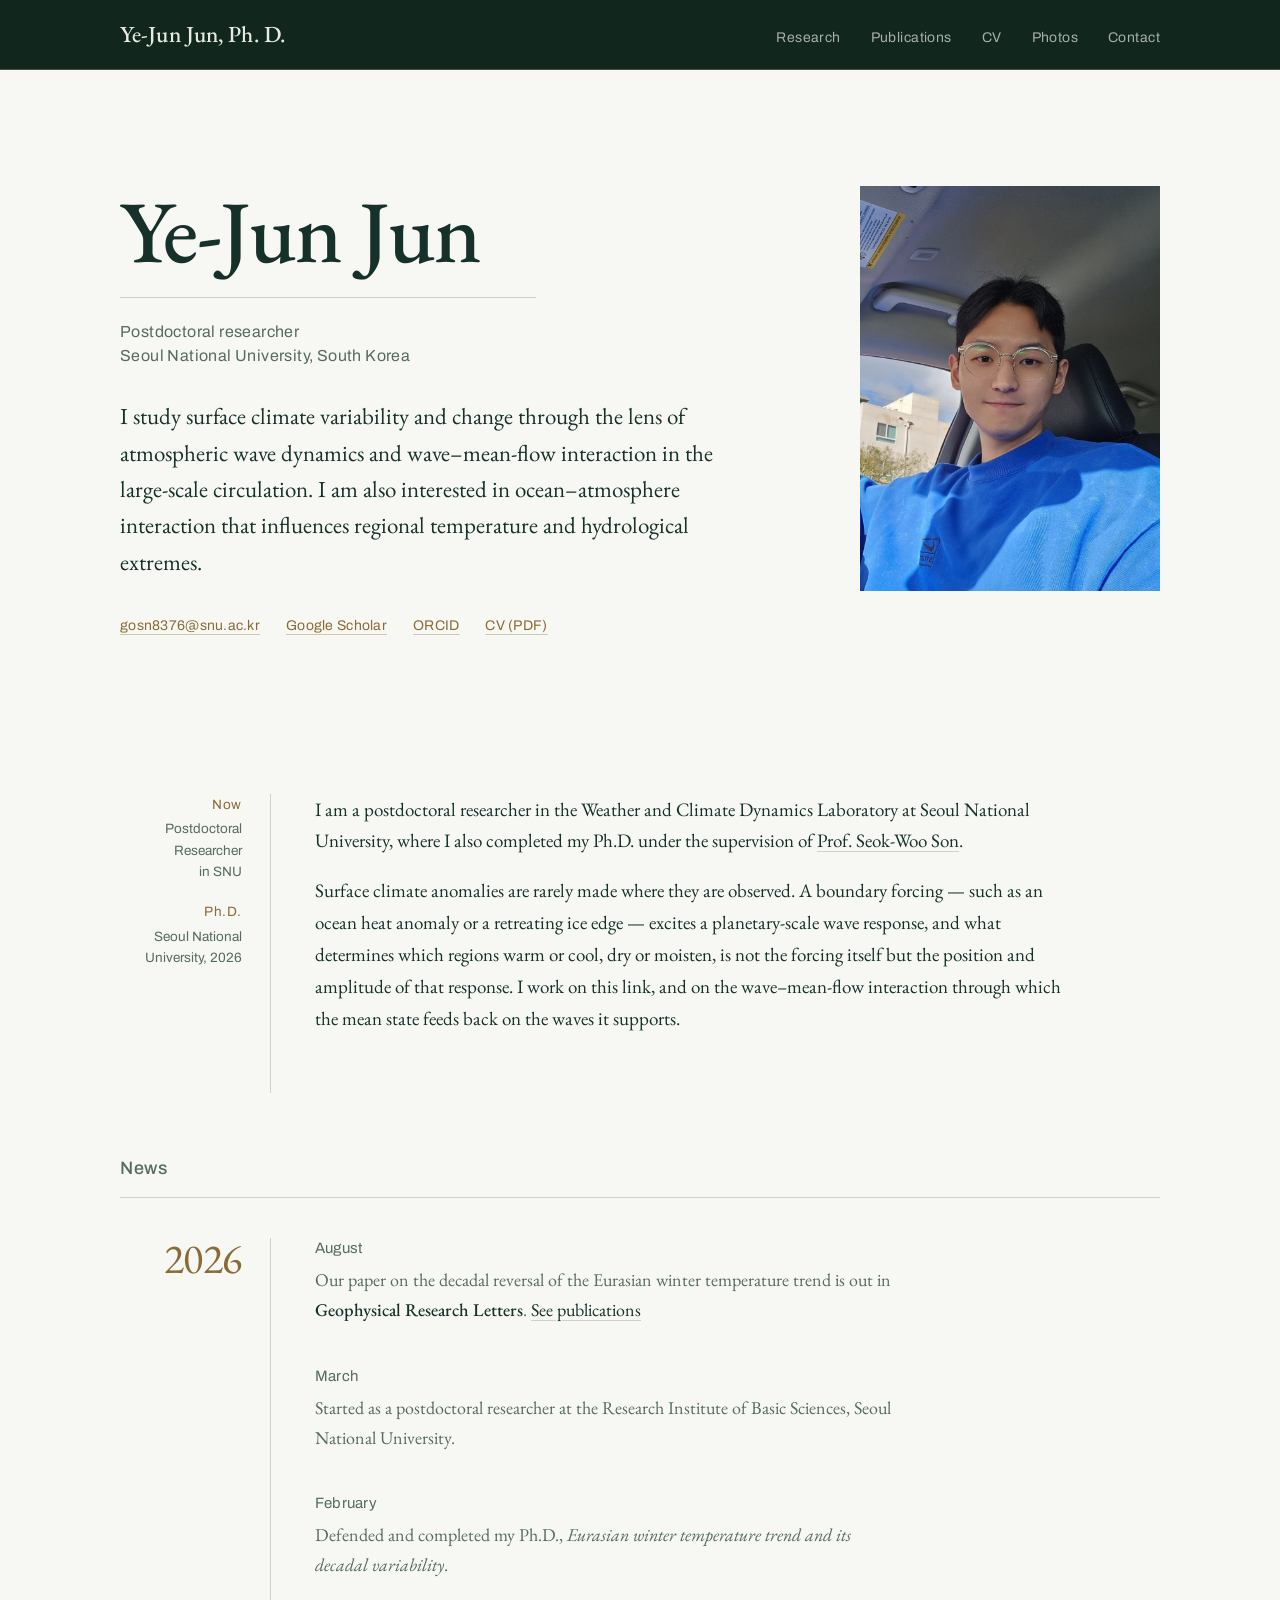
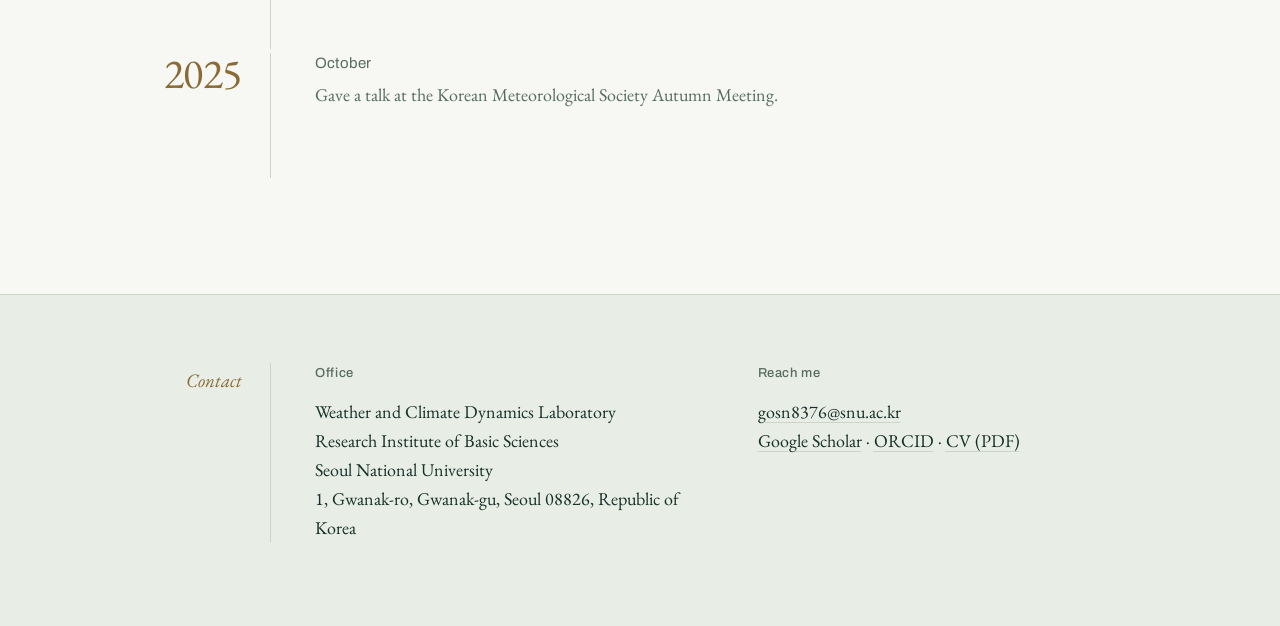
==== index.html @ ee372e39 "Add files via upload" ====
<!DOCTYPE html>
<html lang="en">
<head>
<meta charset="utf-8">
<meta name="viewport" content="width=device-width, initial-scale=1">
<title>Ye-Jun Jun, Ph.D.</title>
<meta name="description" content="Ye-Jun Jun — polar climate and large-scale atmospheric dynamics: Eurasian winter temperature variability, Arctic–mid-latitude linkages, and ocean–atmosphere coupling.">
<link rel="preconnect" href="https://fonts.googleapis.com">
<link rel="preconnect" href="https://fonts.gstatic.com" crossorigin>
<link href="https://fonts.googleapis.com/css2?family=Archivo:wght@400;500&family=EB+Garamond:ital,wght@0,400;0,500;0,600;1,400;1,500&display=swap" rel="stylesheet">
<link rel="stylesheet" href="style.css">
</head>
<body>

<a class="skip" href="#main">Skip to content</a>

<!-- ===== Top bar — identical on all five pages ===== -->
<header class="topbar">
  <div class="wrap">
    <a class="wordmark" href="index.html">Ye-Jun Jun, Ph. D.</a>
    <nav class="topnav" aria-label="Main">
      <ul>
        <li><a href="research.html">Research</a></li>
        <li><a href="publications.html">Publications</a></li>
        <li><a href="cv.html">CV</a></li>
        <li><a href="photos.html">Photos</a></li>
        <li><a href="#contact">Contact</a></li>
      </ul>
    </nav>
  </div>
</header>

<section class="hero">
  <div class="wrap">
    <div>

      <h1 class="hero__name">
        Ye-Jun Jun
        <small>Postdoctoral researcher<br>Seoul National University, South Korea</small>
      </h1>

      <p class="hero__statement">
        I study surface climate variability and change through the lens of 
        atmospheric wave dynamics and wave&ndash;mean-flow interaction 
        in the large-scale circulation. I am also interested in ocean–atmosphere 
        interaction that influences regional temperature and hydrological extremes.
      </p>

      <p class="inline-links">
        <a href="mailto:gosn8376@snu.ac.kr">gosn8376@snu.ac.kr</a>
        <a href="https://scholar.google.com/citations?user=_xLb5V4AAAAJ&hl=en&oi=ao/">Google Scholar</a>
        <a href="https://orcid.org/0000-0001-9586-0190/">ORCID</a>
        <a href="cv.pdf">CV (PDF)</a>
      </p>
    </div>

    <img class="hero__portrait" src="images/portrait.jpeg" alt="Ye-Jun Jun">
  </div>
</section>

<main id="main">
<div class="wrap">

  <section class="band">
    <div class="stack">
      <div class="stack__mark">
        <dl class="factsheet">
          <dt>Now</dt>
          <dd>Postdoctoral Researcher<br>in SNU</dd>
          <dt>Ph.D.</dt>
          <dd>Seoul National<br>University, 2026</dd>
        </dl>
      </div>
      <div class="stack__items">
        <div class="prose">
          <p>
            I am a postdoctoral researcher in the Weather and Climate Dynamics
            Laboratory at Seoul National University, where I also completed my
            Ph.D. under the supervision of
            <a href="http://wcd.snu.ac.kr/">Prof. Seok-Woo Son</a>.
          </p>
          <p>
            Surface climate anomalies are rarely made where they are observed. A
            boundary forcing &mdash; such as an ocean heat anomaly or a retreating
            ice edge &mdash; excites a planetary-scale wave response, and what
            determines which regions warm or cool, dry or moisten, is not the
            forcing itself but the position and amplitude of that response. I work
            on this link, and on the wave&ndash;mean-flow interaction through which
            the mean state feeds back on the waves it supports.
          </p>
        </div>
      </div>
    </div>
  </section>

  <section class="band">
    <h2 class="band__head">News</h2>

    <div class="stack">
      <div class="stack__mark stack__mark--year">2026</div>
      <div class="stack__items">
        <article class="entry">
          <p class="entry__people">August</p>
          <p class="entry__note">
            Our paper on the decadal reversal of the Eurasian winter temperature
            trend is out in <strong>Geophysical Research Letters</strong>.
            <a href="publications.html">See publications</a>
          </p>
        </article>
        <article class="entry">
          <p class="entry__people">March</p>
          <p class="entry__note">
            Started as a postdoctoral researcher at the Research Institute of Basic
            Sciences, Seoul National University.
          </p>
        </article>
        <article class="entry">
          <p class="entry__people">February</p>
          <p class="entry__note">
            Defended and completed my Ph.D., <em>Eurasian winter temperature trend
            and its decadal variability</em>.
          </p>
        </article>
      </div>
    </div>

    <div class="stack">
      <div class="stack__mark stack__mark--year">2025</div>
      <div class="stack__items">
        <article class="entry">
          <p class="entry__people">October</p>
          <p class="entry__note">
            Gave a talk at the Korean Meteorological Society Autumn Meeting.
          </p>
        </article>
      </div>
    </div>
  </section>

</div>
</main>

<!-- ===== Footer — the "Contact" menu item points here ===== -->
<footer class="footer" id="contact">
  <div class="wrap">
    <p class="footer__label">Contact</p>
    <div class="footer__inner">
      <div class="footer__grid">
        <div>
          <h2>Office</h2>
          <address>
            Weather and Climate Dynamics Laboratory<br>
            Research Institute of Basic Sciences<br>
            Seoul National University<br>
            1, Gwanak-ro, Gwanak-gu, Seoul 08826, Republic of Korea
          </address>
        </div>
        <div>
          <h2>Reach me</h2>
          <address>
            <!-- TODO: replace the four links below with your own profile URLs -->
            <a href="mailto:gosn8376@snu.ac.kr">gosn8376@snu.ac.kr</a><br>
            <a href="https://scholar.google.com/citations?user=_xLb5V4AAAAJ&hl=en&oi=ao/">Google Scholar</a> &middot;
            <a href="https://orcid.org/0000-0001-9586-0190/">ORCID</a> &middot;
            <a href="cv.pdf">CV (PDF)</a>
          </address>
        </div>
      </div>
    </div>
  </div>
</footer>

</body>
</html>
---- style.css ----
/* ============================================================
   Personal academic site — shared stylesheet
   Change the :root values below to restyle the whole site.
   ============================================================ */

:root {
  --ink:      #16302a;  /* deep green-black — body text */
  --ink-soft: #566b61;  /* muted green-grey — secondary text */
  --forest:   #11271e;  /* darkest green — top bar */
  --paper:    #f7f8f4;  /* page background */
  --panel:    #e8ede5;  /* footer and panel fills */
  --rule:     #ccd4c8;  /* hairlines */
  --brass:    #8a6b35;  /* antique brass — years, marks, small links */
  --brass-dim:#a8935f;  /* brass on dark */
  --on-dark:  #e6eae0;  /* text on the forest bar */

  --serif: "EB Garamond", Garamond, Georgia, "Times New Roman", serif;
  --sans:  "Archivo", -apple-system, "Helvetica Neue", Arial, sans-serif;

  --pad: 40px;          /* page gutter */
  --mark: 150px;        /* left column holding years and labels */
  --mark-gap: 44px;     /* space between the hairline and the content */
}

*, *::before, *::after { box-sizing: border-box; }
html { -webkit-text-size-adjust: 100%; scroll-behavior: smooth; }

body {
  margin: 0;
  background: var(--paper);
  color: var(--ink);
  font-family: var(--serif);
  font-size: 19px;
  line-height: 1.68;
  -webkit-font-smoothing: antialiased;
}

a { color: var(--ink); text-underline-offset: 4px; text-decoration-thickness: 1px;
    text-decoration-color: var(--rule); }
a:hover { text-decoration-color: var(--brass); }

:focus-visible { outline: 2px solid var(--brass); outline-offset: 4px; }

img { max-width: 100%; display: block; }

.wrap { max-width: 1120px; margin: 0 auto; padding: 0 var(--pad); }

.skip { position: absolute; left: -9999px; background: var(--paper);
        color: var(--ink); padding: 10px 16px; z-index: 99; }
.skip:focus { left: 12px; top: 12px; }

/* ---------- top bar ---------- */

.topbar {
  background: var(--forest);
  border-bottom: 1px solid rgba(168, 147, 95, .38);  /* the brass hairline */
  position: sticky; top: 0; z-index: 20;
}

.topbar .wrap {
  display: flex; align-items: baseline; justify-content: space-between;
  gap: 28px; min-height: 66px; padding-top: 15px; padding-bottom: 15px;
}

.wordmark {
  font-family: var(--serif);
  font-size: 23px; font-weight: 500; letter-spacing: .005em;
  color: var(--on-dark); text-decoration: none; white-space: nowrap;
}

.topnav ul { list-style: none; margin: 0; padding: 0;
             display: flex; gap: 30px; flex-wrap: wrap; }
.topnav a {
  font-family: var(--sans); font-size: 14px; letter-spacing: .03em;
  color: var(--on-dark); opacity: .7; text-decoration: none;
  padding-bottom: 3px; border-bottom: 1px solid transparent;
}
.topnav a:hover { opacity: 1; border-bottom-color: rgba(168,147,95,.6); }
.topnav a[aria-current="page"] { opacity: 1; border-bottom-color: var(--brass-dim); }

/* ---------- home hero ---------- */

.hero { padding: 116px 0 96px; }

.hero .wrap {
  display: grid; grid-template-columns: minmax(0, 1fr) 300px;
  gap: 64px; align-items: start;
}

.eyebrow {
  font-family: var(--sans);
  font-size: 13.5px; letter-spacing: .06em;
  color: var(--brass);
  margin: 0 0 30px;
}

.hero__name {
  font-size: clamp(50px, 8.4vw, 88px);
  font-weight: 500; line-height: 1.02; letter-spacing: -0.014em;
  margin: 0 0 30px;
}
.hero__name small {
  display: block;
  font-family: var(--sans);
  font-size: clamp(14px, 1.7vw, 16px);
  font-weight: 400; letter-spacing: .025em; line-height: 1.5;
  color: var(--ink-soft);
  margin-top: 22px; padding-top: 22px;
  border-top: 1px solid var(--rule);
  max-width: 26em;
}

.hero__statement { font-size: 23px; line-height: 1.58; max-width: 26em; margin: 0 0 34px; }

.hero__portrait { background: var(--panel); width: 100%; }

.inline-links {
  display: flex; flex-wrap: wrap; gap: 10px 26px;
  font-family: var(--sans); font-size: 14px; letter-spacing: .02em;
  margin: 0;
}
.inline-links a { color: var(--brass); text-decoration-color: rgba(138,107,53,.35); }
.inline-links a:hover { text-decoration-color: var(--brass); }

/* ---------- page masthead ---------- */

.masthead { padding: 104px 0 20px; }

.page-title {
  font-size: clamp(40px, 6.4vw, 64px);
  font-weight: 500; line-height: 1.04; letter-spacing: -0.014em;
  margin: 0;
}

.page-lede { font-size: 22px; line-height: 1.55; color: var(--ink-soft);
             max-width: 27em; margin: 22px 0 0; }

.page-note { font-family: var(--sans); font-size: 13.5px; letter-spacing: .02em;
             color: var(--ink-soft); margin: 24px 0 0; }
.page-note .mark { color: var(--brass); }

/* ---------- the stack: a marked left column against a hairline ---------- */

.band { padding: 60px 0 0; }
.band:last-of-type { padding-bottom: 20px; }

.band__head {
  font-family: var(--sans);
  font-size: 18px; font-weight: 500; letter-spacing: .03em;
  color: var(--ink-soft);
  margin: 0 0 40px; padding-bottom: 14px;
  border-bottom: 1px solid var(--rule);
}

.stack { display: grid; grid-template-columns: var(--mark) minmax(0, 1fr); }
.stack + .stack { margin-top: 4px; }

.stack__mark {
  align-self: start;
  position: sticky; top: 96px;
  text-align: right; padding-right: 28px;
  color: var(--brass);
}

/* big year numerals for publication groups */
.stack__mark--year {
  font-size: clamp(30px, 3.6vw, 42px);
  line-height: 1; letter-spacing: -0.01em;
  padding-top: 0px;
  font-variant-numeric: tabular-nums;
}
.stack__mark--year em { display: block; font-size: 20px; font-style: italic; line-height: 1.3; }

/* words and date ranges */
.stack__mark--label { font-size: 21px; line-height: 1.35; padding-top: 2px;
                      font-variant-numeric: tabular-nums; }
.stack__mark--label b { display: block; font-weight: 400; font-style: italic;
                        font-size: 16px; color: var(--ink-soft); margin-top: 2px; }

.stack__items {
  border-left: 1px solid var(--rule);
  padding: 0 0 58px var(--mark-gap);
}

/* ---------- an entry inside a stack ---------- */

.entry { margin: 0 0 40px; }
.entry:last-child { margin-bottom: 0; }
.entry:has(> .entry__note:only-child) { margin-bottom: 18px; }

.entry__title {
  font-size: 25px; font-weight: 500; line-height: 1.28; letter-spacing: -0.008em;
  margin: 0 0 18px; max-width: 26em;
}

.entry__people {
  font-family: var(--sans); font-size: 15px; letter-spacing: .015em; line-height: 1.4;
  color: var(--ink-soft); margin: 0 0 6px; max-width: 40em;
}
.entry__people .me { color: var(--forest); font-weight: 600; }
.entry__people .mark { color: var(--brass); }

.entry__venue { font-style: normal; font-size: 19px; color: var(--ink-soft); line-height: 1.4;
                margin: 0 0 14px; max-width: 34em; }
.entry__venue b { font-weight: 400; font-style: normal; }

/* italic journal and thesis titles — must come after .entry__venue */
.entry__venue.entry__venue--italic { font-style: italic; }

.entry__note { font-size: 18px; color: var(--ink-soft); margin: 0 0 10px; max-width: 32em; }
.entry__note strong { color: var(--ink); font-weight: 500; }
.entry__note + .entry__note { margin-top: -4px; }

.entry__tags { margin-top: 12px; }
.status { font-style: italic; color: var(--brass); font-size: 19px; }

.links { display: flex; flex-wrap: wrap; gap: 8px 22px; margin: 0;
         font-family: var(--sans); font-size: 13px; letter-spacing: .04em; }
.links a { color: var(--brass); text-decoration-color: rgba(138,107,53,.3); }
.links a:hover { text-decoration-color: var(--brass); }

/* long-form prose on the research page */
.prose { font-size: 19px; max-width: 40em; margin: 0; }
.prose p { margin: 0 0 18px; }
.prose p:last-child { margin-bottom: 0; }

/* affiliation block on the home page */
.factsheet { font-family: var(--sans); font-size: 13.5px; line-height: 1.6;
             color: var(--ink-soft); margin: 0; text-align: right; }
.factsheet dt { color: var(--brass); letter-spacing: .04em; margin-top: 18px; }
.factsheet dt:first-child { margin-top: 0; }
.factsheet dd { margin: 3px 0 0; }

/* ---------- images ---------- */

.figure { margin: 0 0 34px; }
.figure img { width: 100%; background: var(--panel); }
.figure figcaption { font-style: italic; font-size: 17px; color: var(--ink-soft); margin-top: 12px; }

.gallery {
  display: grid;
  grid-template-columns: repeat(2, 1fr);
  gap: 20px;
  align-items: start;
  margin: 0;
}
.gallery figure { margin: 0; }

.lightbox {
  position: fixed; inset: 0; background: rgba(17, 39, 30, .96);
  display: none; align-items: center; justify-content: center;
  padding: 40px; z-index: 60; cursor: zoom-out;
}
.lightbox[open] { display: flex; }
.lightbox img { max-width: 100%; max-height: 84vh; object-fit: contain; }
.lightbox__caption { position: absolute; bottom: 26px; left: 0; right: 0;
                     text-align: center; color: var(--on-dark);
                     font-style: italic; font-size: 17px; }

/* ---------- footer (the #contact target on every page) ---------- */

.footer {
  background: var(--panel);
  border-top: 1px solid var(--rule);
  margin-top: 96px; padding: 68px 0 84px;
}

.footer .wrap { display: grid; grid-template-columns: var(--mark) minmax(0, 1fr); }

.footer__label { font-size: 19px; font-style: italic; color: var(--brass);
                 text-align: right; padding: 2px 28px 0 0; margin: 0; }

.footer__inner { border-left: 1px solid var(--rule); padding-left: var(--mark-gap); }

.footer__grid { display: grid; grid-template-columns: repeat(auto-fit, minmax(250px, 1fr)); gap: 40px; }

.footer h2 { font-family: var(--sans); font-size: 13px; font-weight: 500;
             letter-spacing: .05em; color: var(--ink-soft); margin: 0 0 12px; }

.footer address { font-style: normal; font-size: 18px; line-height: 1.62; color: var(--ink); }
.footer address a { color: var(--ink); }

/* ---------- responsive ---------- */

@media (max-width: 900px) {
  :root { --pad: 22px; --mark: 100px; --mark-gap: 24px; }

  body { font-size: 18px; }

  .topbar .wrap { flex-direction: column; align-items: flex-start; gap: 12px; min-height: 0; }
  .topnav ul { gap: 20px; }

  .hero { padding: 56px 0 48px; }
  .hero .wrap { grid-template-columns: minmax(0, 1fr); gap: 38px; }
  .hero__portrait { width: 152px; }
  .hero__statement { font-size: 21px; }

  .masthead { padding: 50px 0 12px; }
  .band { padding-top: 44px; }
  .band__head { margin-bottom: 26px; }

  .stack { grid-template-columns: minmax(0, 1fr); }
  .stack__mark { position: static; text-align: left; padding: 0 0 12px;
                 border-bottom: 1px solid var(--rule); margin-bottom: 26px; }
  .stack__mark--year { font-size: 30px; }
  .stack__mark--year em { display: inline; font-size: 17px; margin-left: 10px; }
  .stack__mark--label b { display: inline; margin-left: 10px; }
  .stack__items { border-left: 0; padding: 0 0 42px; }

  .entry__title { font-size: 22px; }

  .gallery { columns: 1; }

  .footer { margin-top: 60px; padding: 44px 0 56px; }
  .footer .wrap { grid-template-columns: minmax(0, 1fr); }
  .footer__label { text-align: left; padding: 0 0 12px; border-bottom: 1px solid var(--rule);
                   margin-bottom: 26px; }
  .footer__inner { border-left: 0; padding-left: 0; }
}

@media (prefers-reduced-motion: reduce) {
  html { scroll-behavior: auto; }
  * { transition: none !important; animation: none !important; }
}

@media print {
  .topbar, .lightbox, .hero__portrait { display: none; }
  .footer { background: none; }
  body { font-size: 10.5pt; background: #fff; }
  a { color: var(--ink); text-decoration: none; }
  .stack__mark { position: static; }
  .entry { break-inside: avoid; }
}
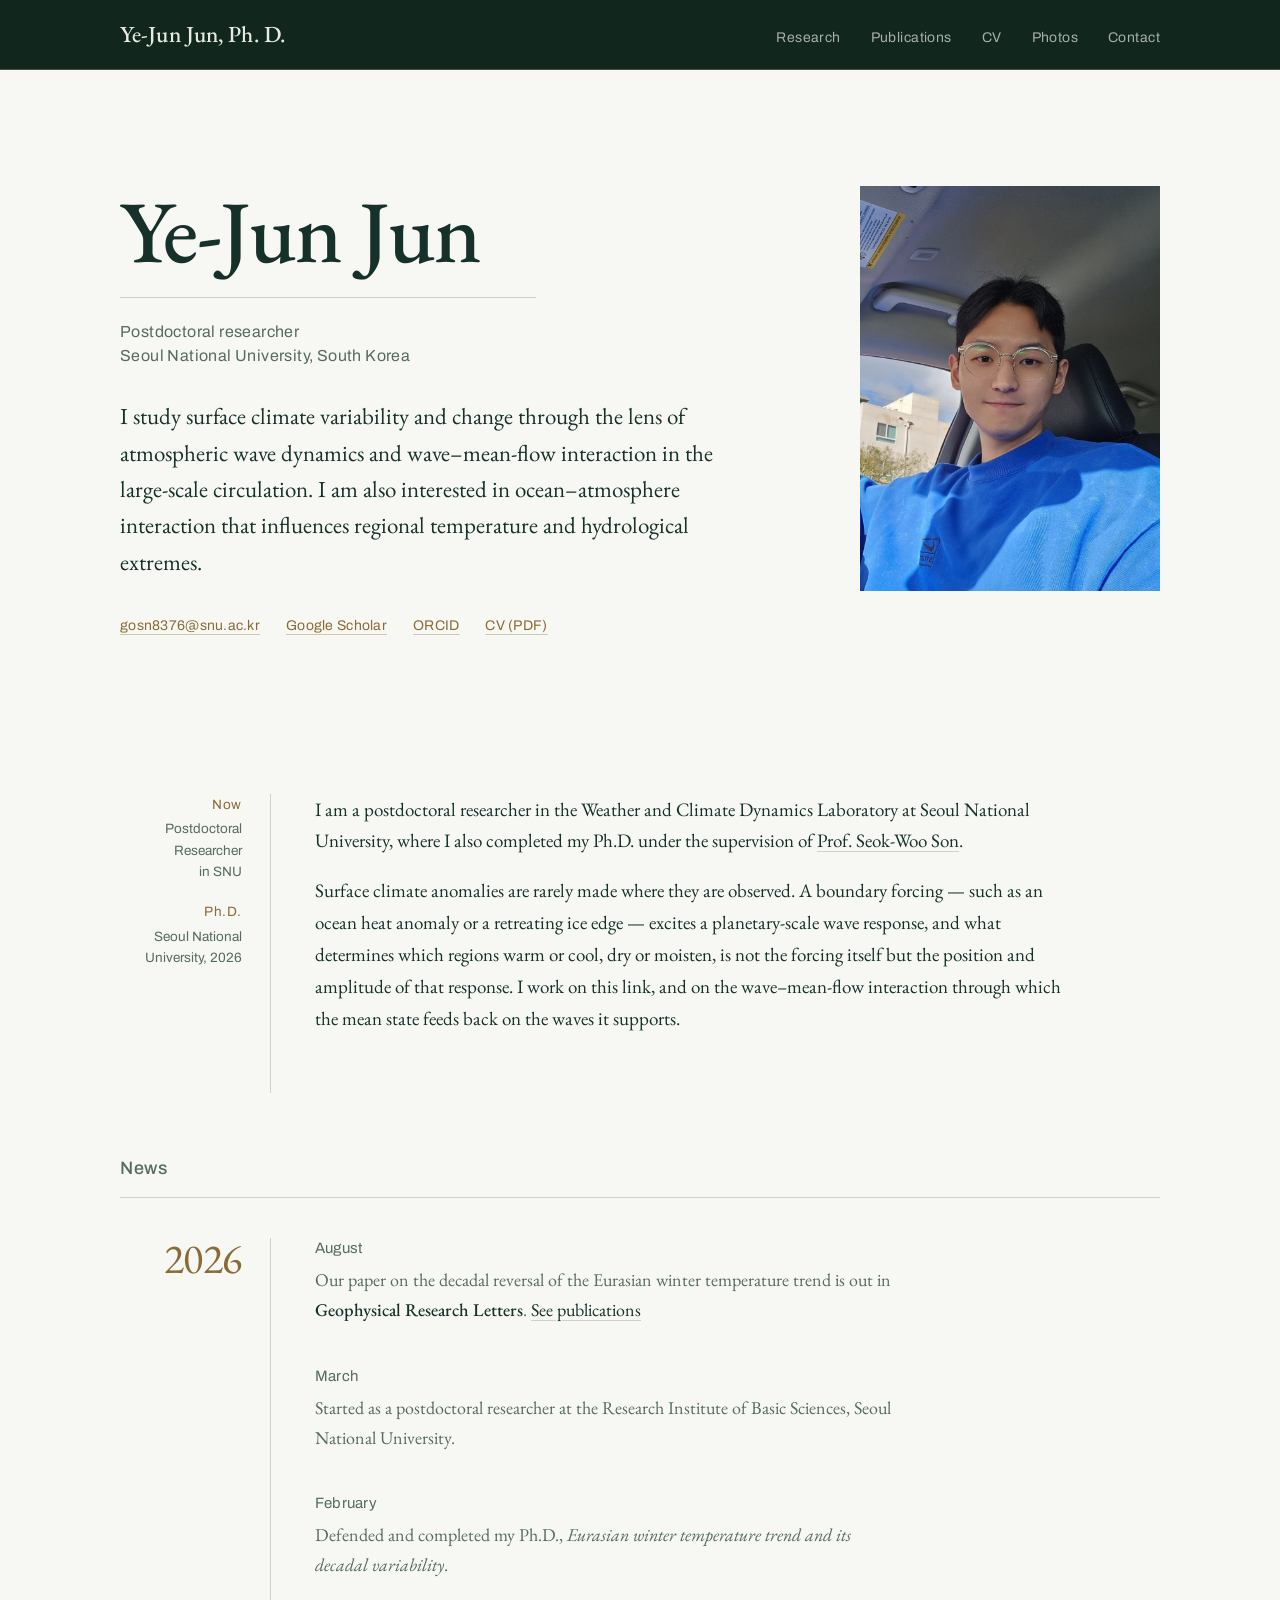
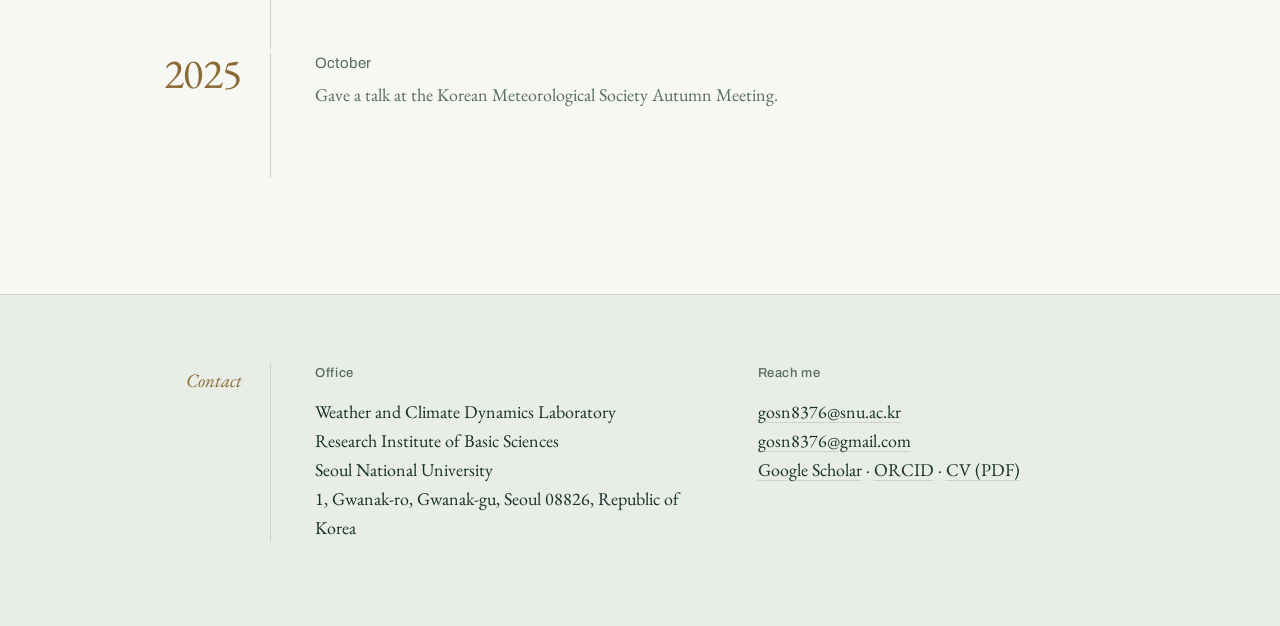
==== commit 1c0505d4: "Update index.html" ====
--- a/index.html
+++ b/index.html
@@ -160,6 +160,7 @@
           <address>
             <!-- TODO: replace the four links below with your own profile URLs -->
             <a href="mailto:gosn8376@snu.ac.kr">gosn8376@snu.ac.kr</a><br>
+            <a href="mailto:gosn8376@gmail.com">gosn8376@gmail.com</a><br>
             <a href="https://scholar.google.com/citations?user=_xLb5V4AAAAJ&hl=en&oi=ao/">Google Scholar</a> &middot;
             <a href="https://orcid.org/0000-0001-9586-0190/">ORCID</a> &middot;
             <a href="cv.pdf">CV (PDF)</a>
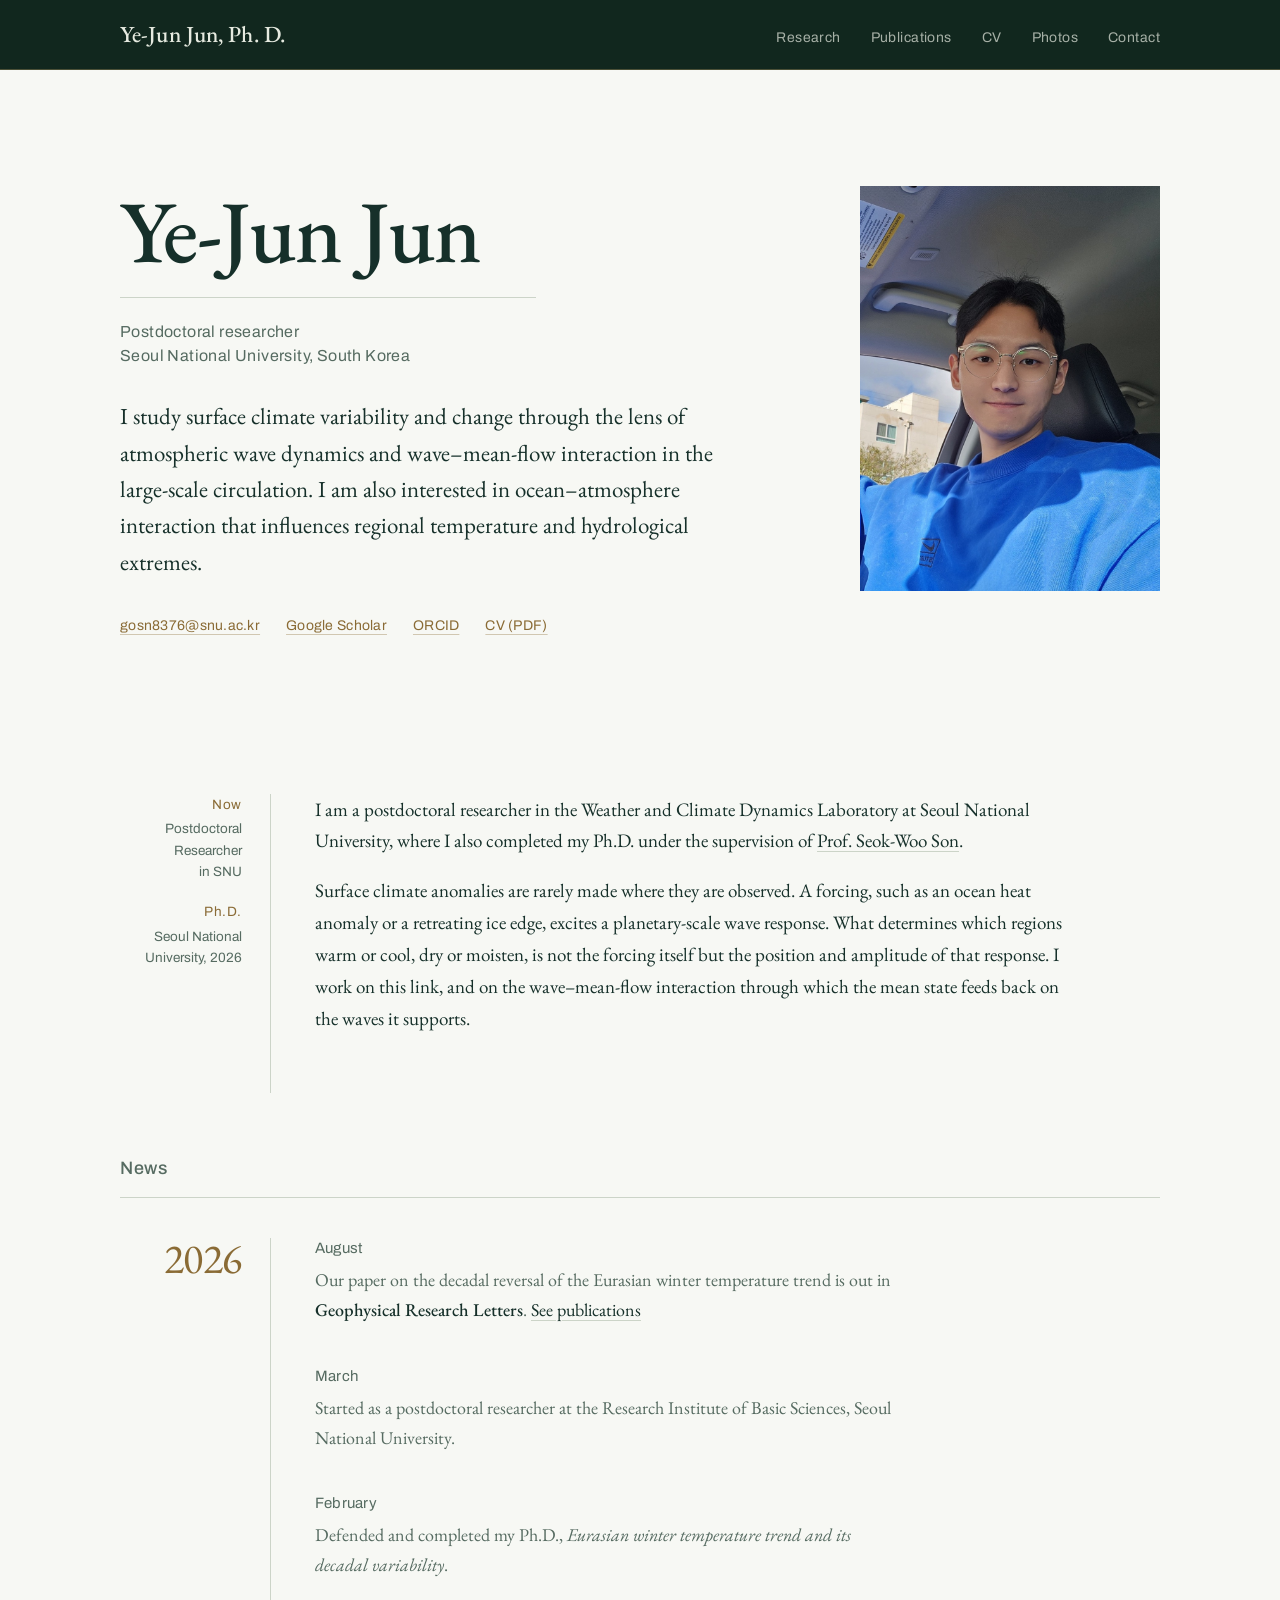
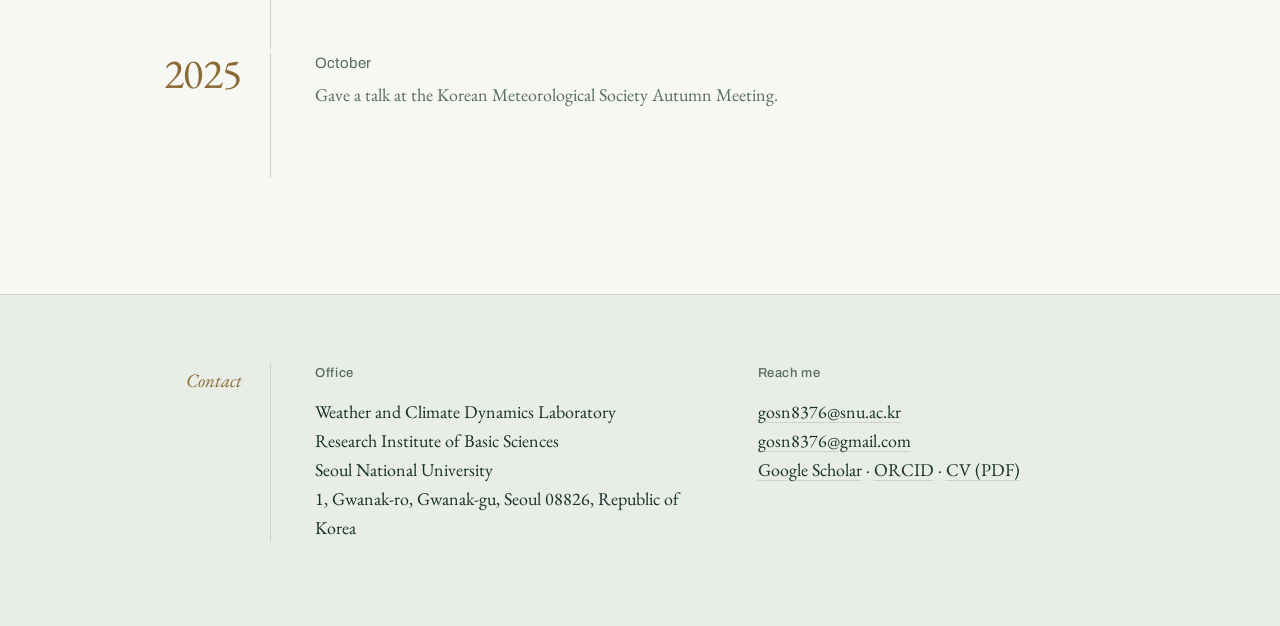
==== commit 6e544b40: "Update index.html" ====
--- a/index.html
+++ b/index.html
@@ -81,8 +81,8 @@
           </p>
           <p>
             Surface climate anomalies are rarely made where they are observed. A
-            boundary forcing &mdash; such as an ocean heat anomaly or a retreating
-            ice edge &mdash; excites a planetary-scale wave response, and what
+            forcing, such as an ocean heat anomaly or a retreating
+            ice edge, excites a planetary-scale wave response. What
             determines which regions warm or cool, dry or moisten, is not the
             forcing itself but the position and amplitude of that response. I work
             on this link, and on the wave&ndash;mean-flow interaction through which
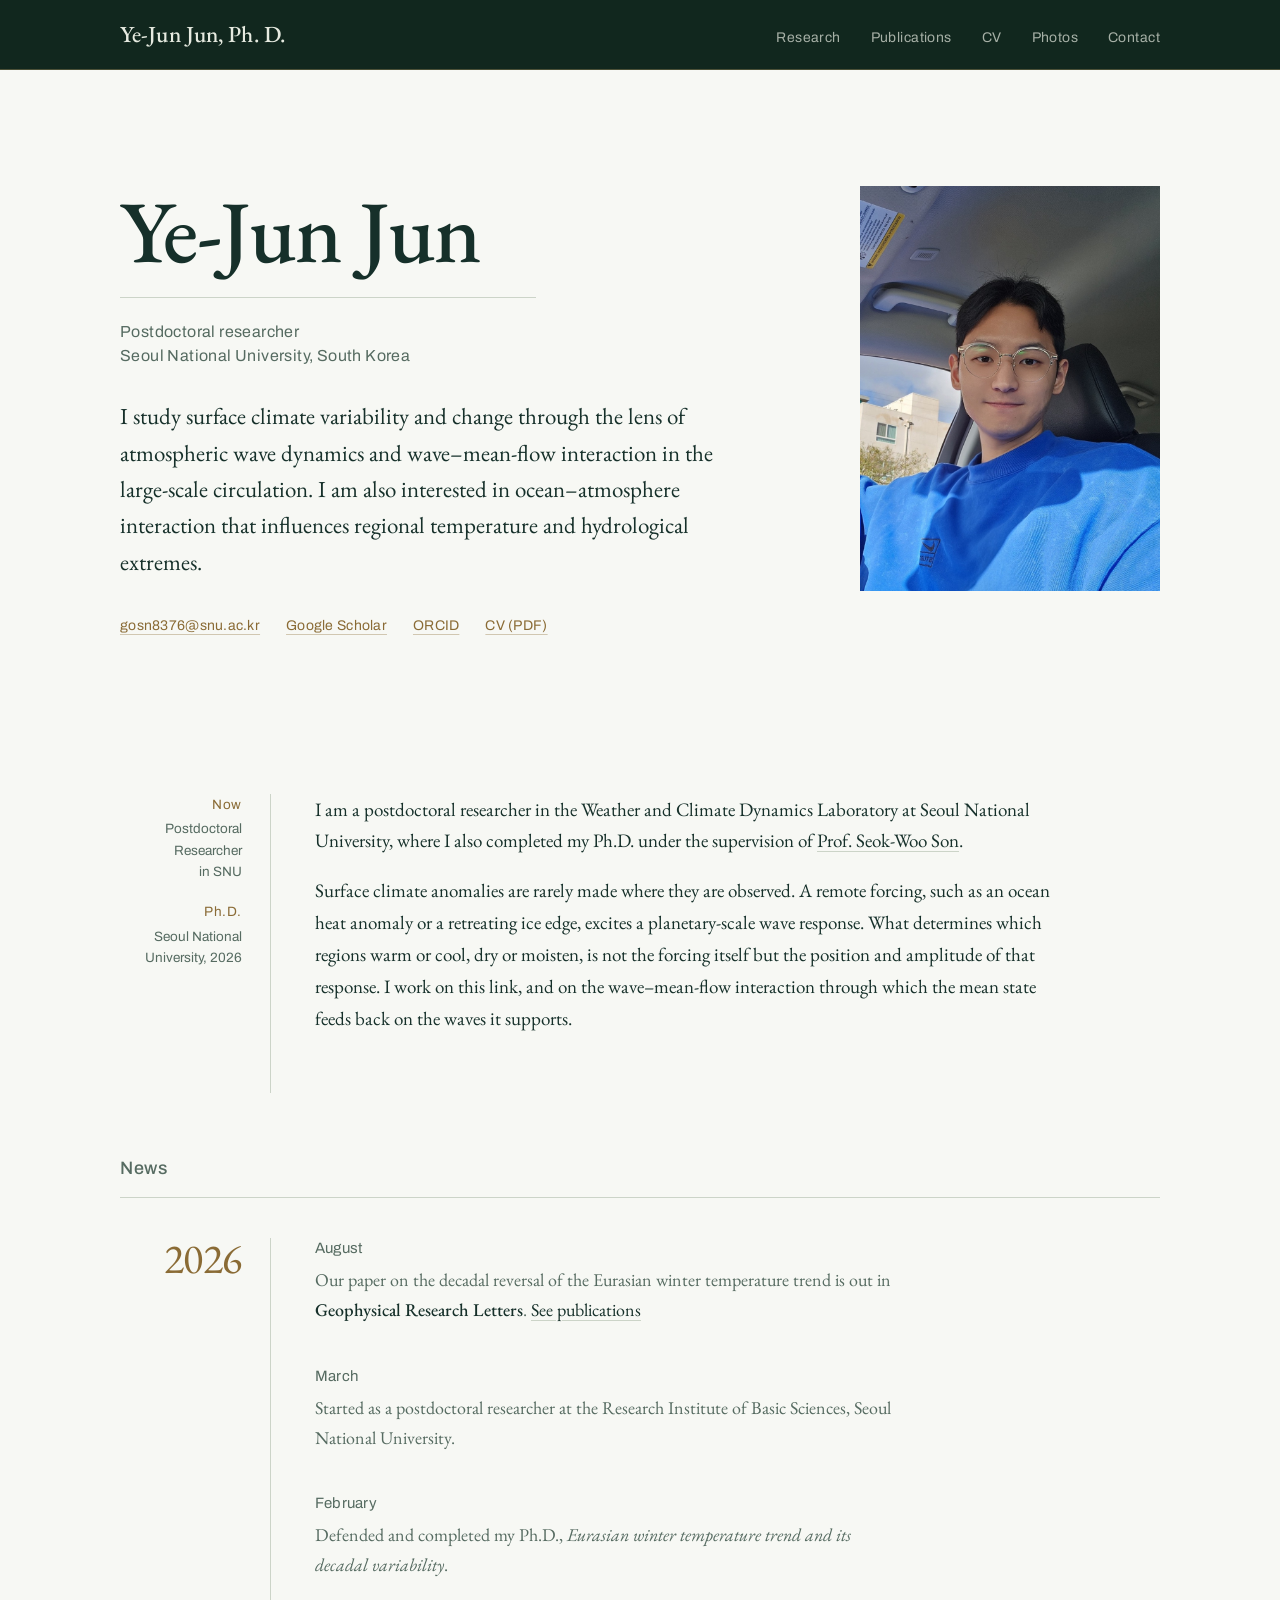
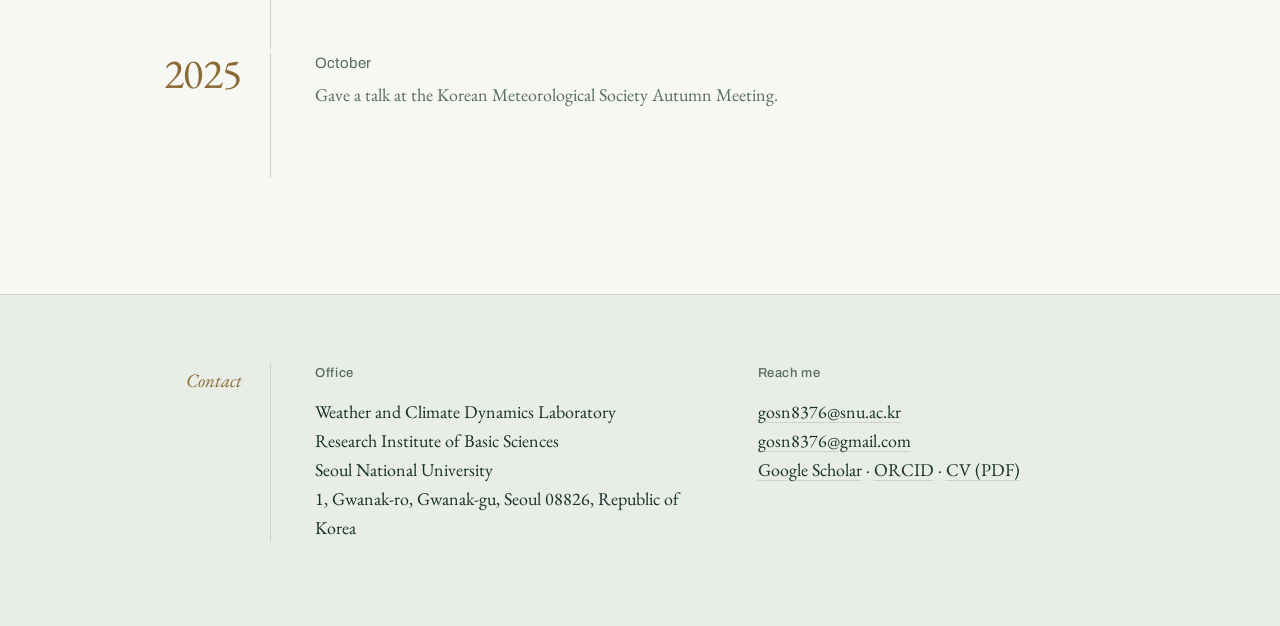
==== commit 06d6acdb: "Update index.html" ====
--- a/index.html
+++ b/index.html
@@ -80,7 +80,7 @@
             <a href="http://wcd.snu.ac.kr/">Prof. Seok-Woo Son</a>.
           </p>
           <p>
-            Surface climate anomalies are rarely made where they are observed. A
+            Surface climate anomalies are rarely made where they are observed. A remote
             forcing, such as an ocean heat anomaly or a retreating
             ice edge, excites a planetary-scale wave response. What
             determines which regions warm or cool, dry or moisten, is not the
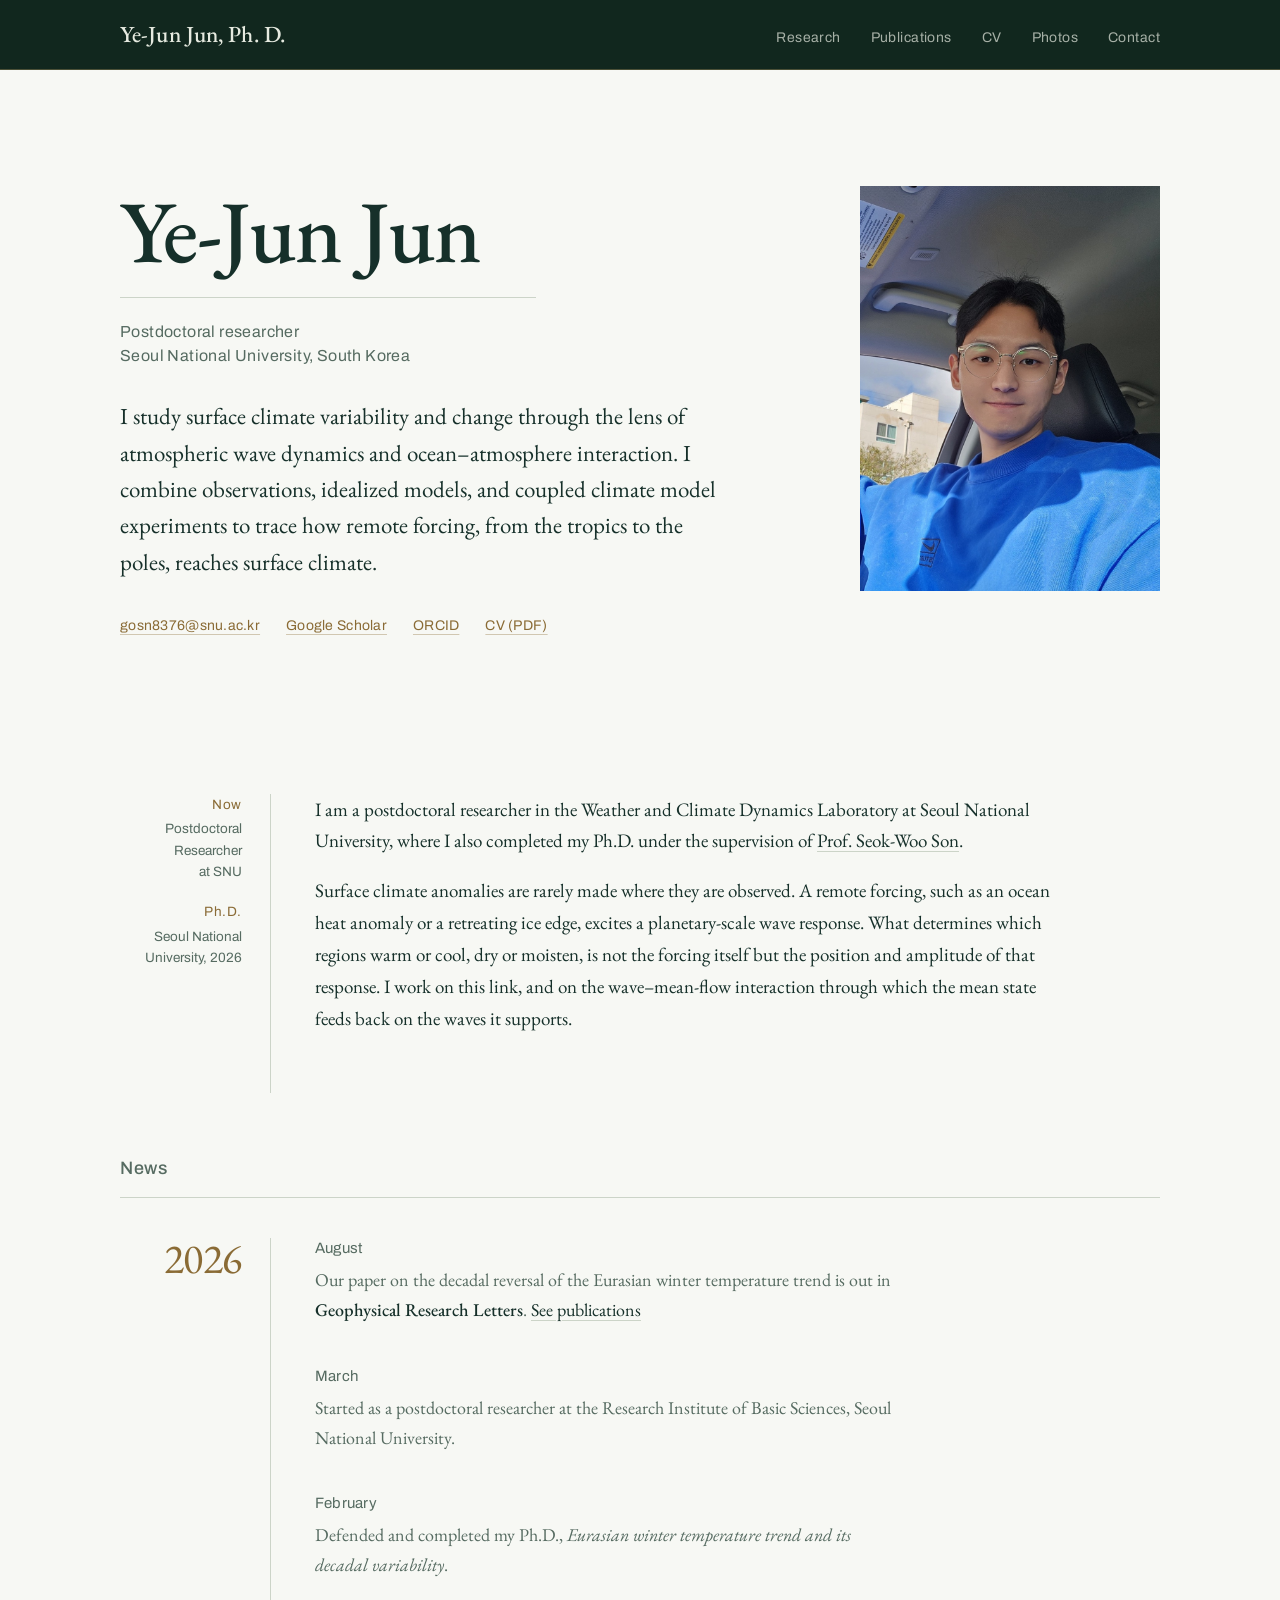
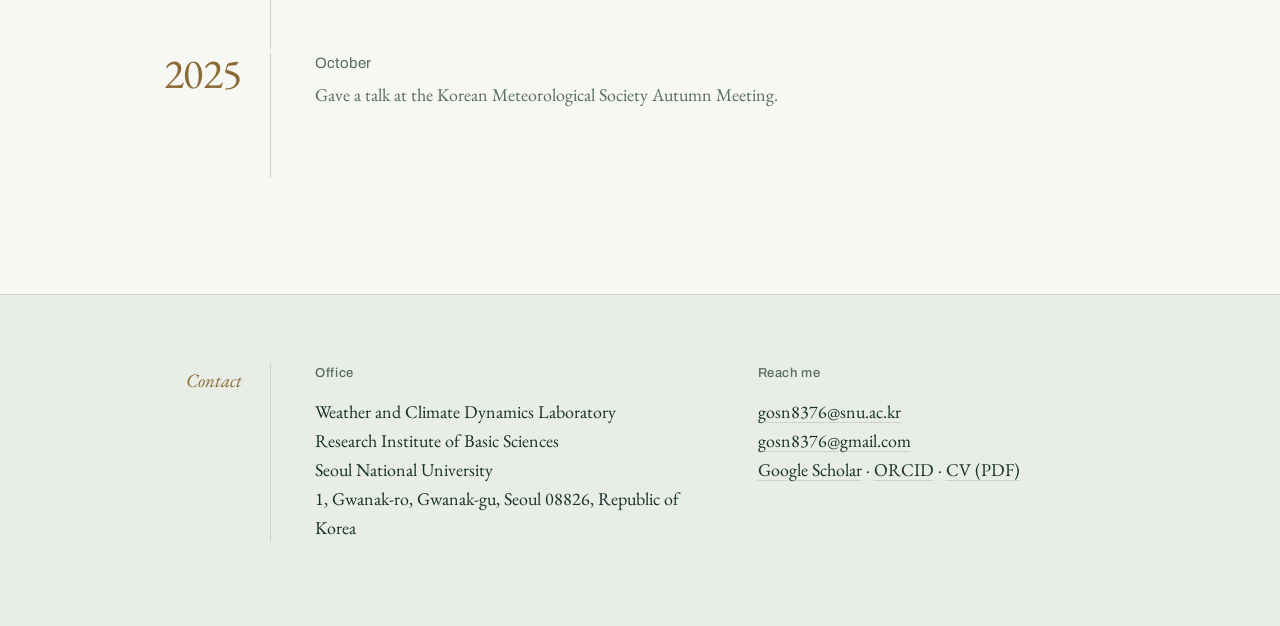
==== commit e4ac38a0: "Update index.html" ====
--- a/index.html
+++ b/index.html
@@ -41,9 +41,9 @@
 
       <p class="hero__statement">
         I study surface climate variability and change through the lens of 
-        atmospheric wave dynamics and wave&ndash;mean-flow interaction 
-        in the large-scale circulation. I am also interested in ocean–atmosphere 
-        interaction that influences regional temperature and hydrological extremes.
+        atmospheric wave dynamics and ocean&ndash;atmosphere interaction. 
+        I combine observations, idealized models, and coupled climate model experiments 
+        to trace how remote forcing, from the tropics to the poles, reaches surface climate.
       </p>
 
       <p class="inline-links">
@@ -66,7 +66,7 @@
       <div class="stack__mark">
         <dl class="factsheet">
           <dt>Now</dt>
-          <dd>Postdoctoral Researcher<br>in SNU</dd>
+          <dd>Postdoctoral Researcher<br>at SNU</dd>
           <dt>Ph.D.</dt>
           <dd>Seoul National<br>University, 2026</dd>
         </dl>
